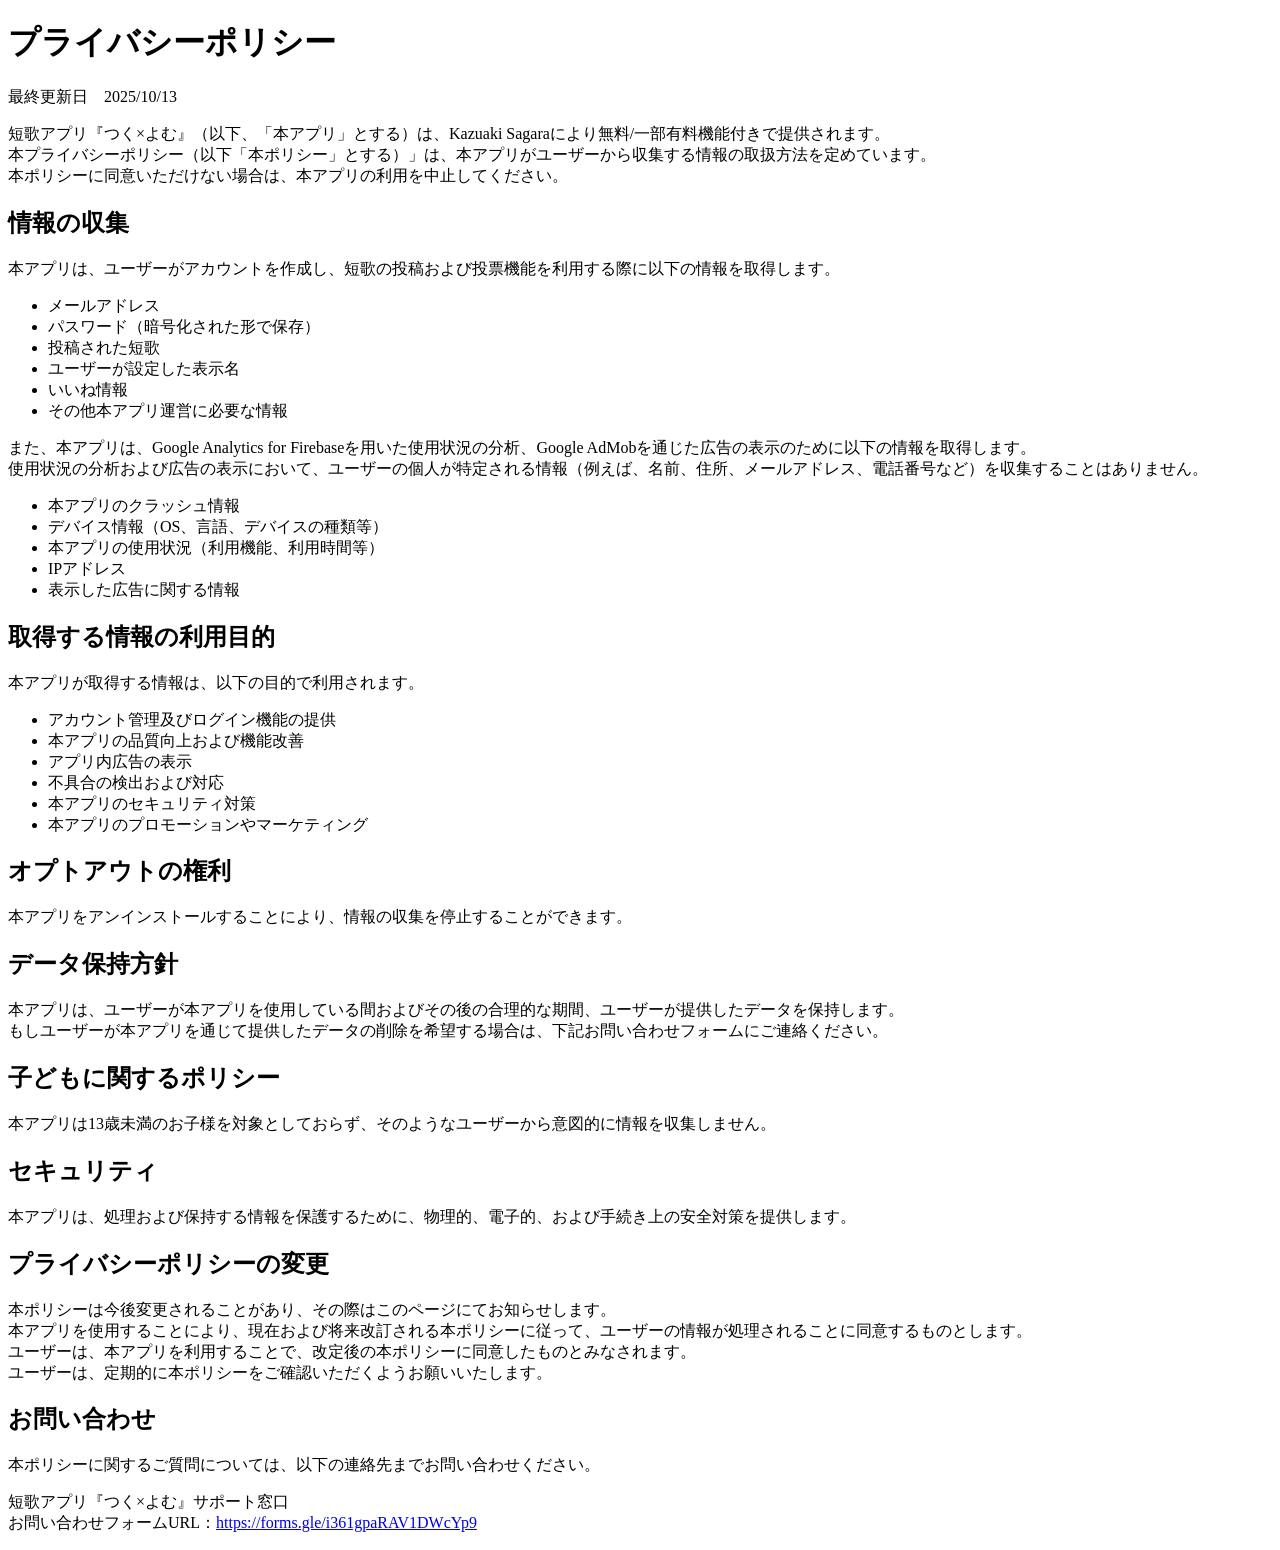
==== privacy.html @ f3f7513a "Create privacy.html" ====
<!DOCTYPE html>
<html lang="ja">
<head>
  <meta charset="UTF-8">
  <meta name="viewport" content="width=device-width, initial-scale=1.0">
  <title>プライバシーポリシー | つく×よむ</title>
</head>
<body>
  <h1>プライバシーポリシー</h1>

  <p>最終更新日　2025/10/13</p>

  <p>短歌アプリ『つく×よむ』（以下、「本アプリ」とする）は、Kazuaki Sagaraにより無料/一部有料機能付きで提供されます。<br>
  本プライバシーポリシー（以下「本ポリシー」とする）」は、本アプリがユーザーから収集する情報の取扱方法を定めています。<br>
  本ポリシーに同意いただけない場合は、本アプリの利用を中止してください。</p>

  <h2>情報の収集</h2>
  <p>本アプリは、ユーザーがアカウントを作成し、短歌の投稿および投票機能を利用する際に以下の情報を取得します。</p>
  <ul>
    <li>メールアドレス</li>
    <li>パスワード（暗号化された形で保存）</li>
    <li>投稿された短歌</li>
    <li>ユーザーが設定した表示名</li>
    <li>いいね情報</li>
    <li>その他本アプリ運営に必要な情報</li>
  </ul>

  <p>また、本アプリは、Google Analytics for Firebaseを用いた使用状況の分析、Google AdMobを通じた広告の表示のために以下の情報を取得します。<br>
  使用状況の分析および広告の表示において、ユーザーの個人が特定される情報（例えば、名前、住所、メールアドレス、電話番号など）を収集することはありません。</p>
  <ul>
    <li>本アプリのクラッシュ情報</li>
    <li>デバイス情報（OS、言語、デバイスの種類等）</li>
    <li>本アプリの使用状況（利用機能、利用時間等）</li>
    <li>IPアドレス</li>
    <li>表示した広告に関する情報</li>
  </ul>

  <h2>取得する情報の利用目的</h2>
  <p>本アプリが取得する情報は、以下の目的で利用されます。</p>
  <ul>
    <li>アカウント管理及びログイン機能の提供</li>
    <li>本アプリの品質向上および機能改善</li>
    <li>アプリ内広告の表示</li>
    <li>不具合の検出および対応</li>
    <li>本アプリのセキュリティ対策</li>
    <li>本アプリのプロモーションやマーケティング</li>
  </ul>

  <h2>オプトアウトの権利</h2>
  <p>本アプリをアンインストールすることにより、情報の収集を停止することができます。</p>

  <h2>データ保持方針</h2>
  <p>本アプリは、ユーザーが本アプリを使用している間およびその後の合理的な期間、ユーザーが提供したデータを保持します。<br>
  もしユーザーが本アプリを通じて提供したデータの削除を希望する場合は、下記お問い合わせフォームにご連絡ください。</p>

  <h2>子どもに関するポリシー</h2>
  <p>本アプリは13歳未満のお子様を対象としておらず、そのようなユーザーから意図的に情報を収集しません。</p>

  <h2>セキュリティ</h2>
  <p>本アプリは、処理および保持する情報を保護するために、物理的、電子的、および手続き上の安全対策を提供します。</p>

  <h2>プライバシーポリシーの変更</h2>
  <p>本ポリシーは今後変更されることがあり、その際はこのページにてお知らせします。<br>
  本アプリを使用することにより、現在および将来改訂される本ポリシーに従って、ユーザーの情報が処理されることに同意するものとします。<br>
  ユーザーは、本アプリを利用することで、改定後の本ポリシーに同意したものとみなされます。<br>
  ユーザーは、定期的に本ポリシーをご確認いただくようお願いいたします。</p>

  <h2>お問い合わせ</h2>
  <p>本ポリシーに関するご質問については、以下の連絡先までお問い合わせください。</p>

  <p>短歌アプリ『つく×よむ』サポート窓口<br>
  お問い合わせフォームURL：<a href="https://forms.gle/i361gpaRAV1DWcYp9" target="_blank" rel="noopener noreferrer">https://forms.gle/i361gpaRAV1DWcYp9</a></p>
</body>
</html>
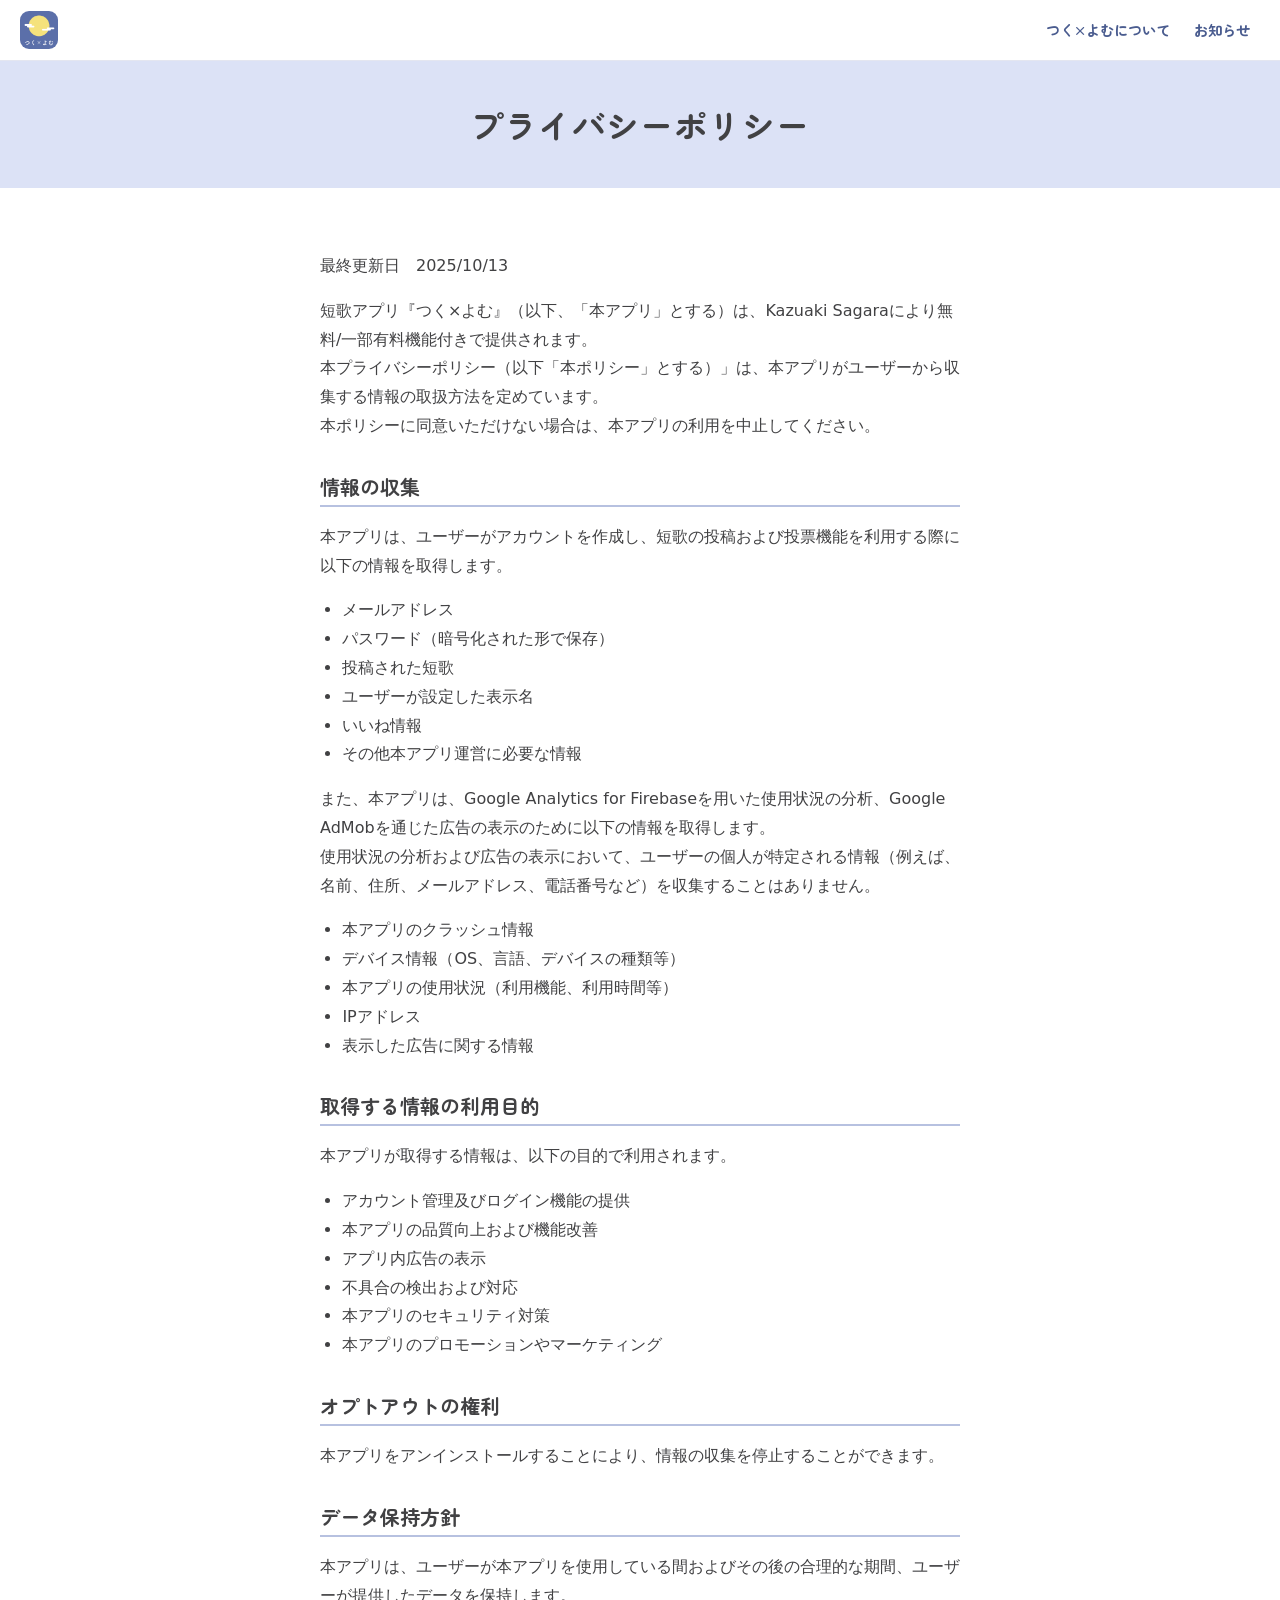
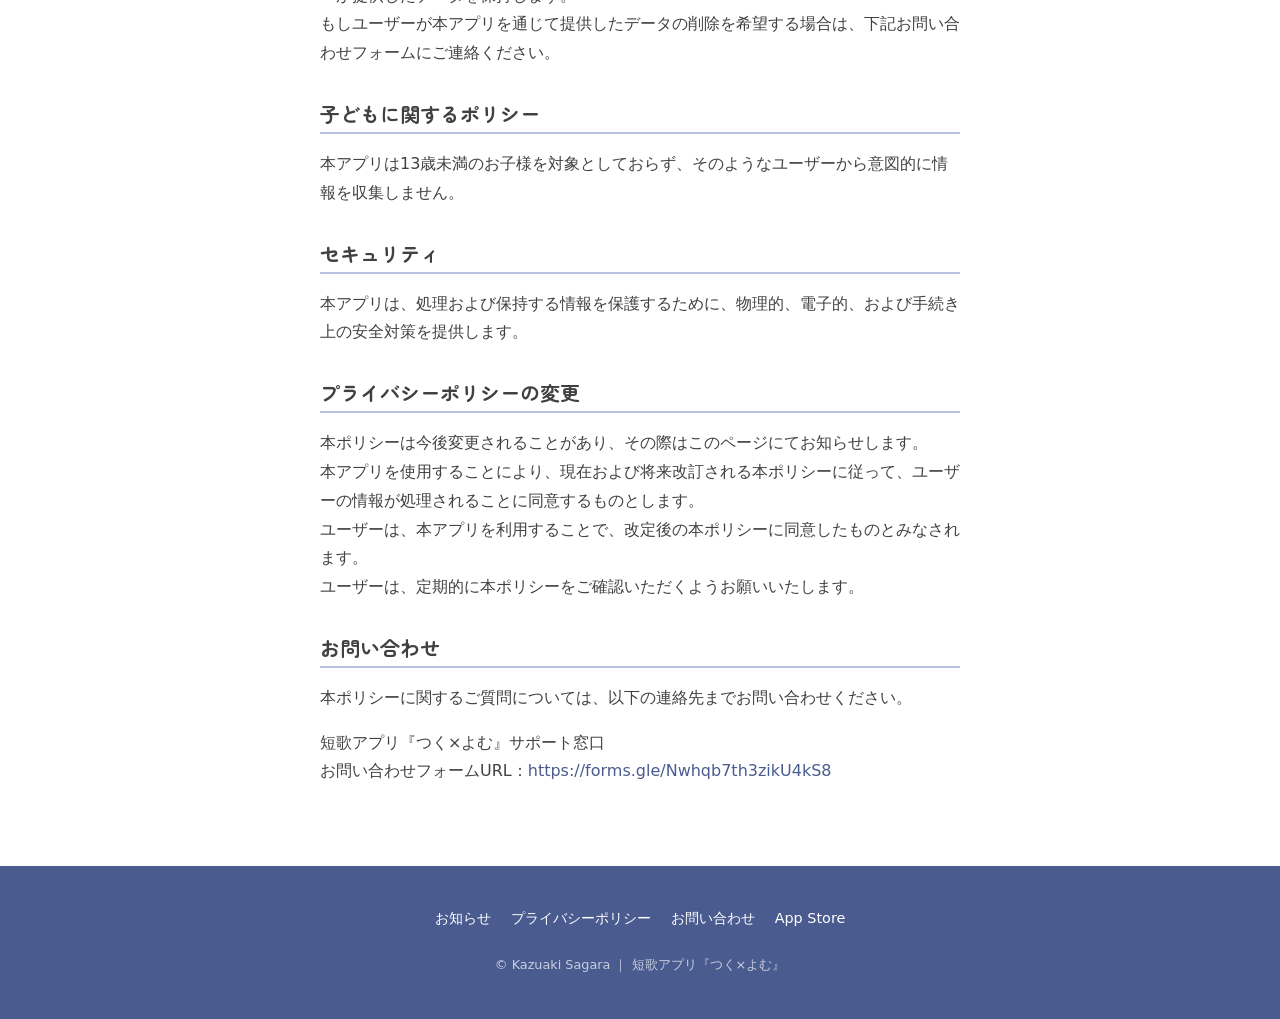
==== commit c85696a8: "add new file" ====
--- a/privacy.html
+++ b/privacy.html
@@ -4,71 +4,109 @@
   <meta charset="UTF-8">
   <meta name="viewport" content="width=device-width, initial-scale=1.0">
   <title>プライバシーポリシー | つく×よむ</title>
+  <meta name="description" content="短歌アプリ『つく×よむ』のプライバシーポリシー。">
+  <link rel="canonical" href="https://healer-whale.github.io/tsukuyomu-web/privacy.html">
+  <link rel="icon" href="assets/favicon.png" type="image/png">
+  <link rel="apple-touch-icon" href="assets/icon.png">
+  <link rel="preconnect" href="https://fonts.googleapis.com">
+  <link rel="preconnect" href="https://fonts.gstatic.com" crossorigin>
+  <link href="https://fonts.googleapis.com/css2?family=Zen+Maru+Gothic:wght@500;700&display=swap" rel="stylesheet">
+  <link rel="stylesheet" href="style.css">
 </head>
 <body>
-  <h1>プライバシーポリシー</h1>
+  <header class="site-header">
+    <div class="container">
+      <a class="brand" href="index.html" aria-label="つく×よむ ホーム">
+        <img src="assets/icon.png" alt="つく×よむ">
+      </a>
+      <nav class="site-nav">
+        <a href="index.html#about">つく×よむについて</a>
+        <a href="news.html">お知らせ</a>
+      </nav>
+    </div>
+  </header>
 
-  <p>最終更新日　2025/10/13</p>
+  <main>
+    <div class="page-head">
+      <h1>プライバシーポリシー</h1>
+    </div>
 
-  <p>短歌アプリ『つく×よむ』（以下、「本アプリ」とする）は、Kazuaki Sagaraにより無料/一部有料機能付きで提供されます。<br>
-  本プライバシーポリシー（以下「本ポリシー」とする）」は、本アプリがユーザーから収集する情報の取扱方法を定めています。<br>
-  本ポリシーに同意いただけない場合は、本アプリの利用を中止してください。</p>
+    <div class="page-body">
+      <div class="container prose">
+        <p>最終更新日　2025/10/13</p>
 
-  <h2>情報の収集</h2>
-  <p>本アプリは、ユーザーがアカウントを作成し、短歌の投稿および投票機能を利用する際に以下の情報を取得します。</p>
-  <ul>
-    <li>メールアドレス</li>
-    <li>パスワード（暗号化された形で保存）</li>
-    <li>投稿された短歌</li>
-    <li>ユーザーが設定した表示名</li>
-    <li>いいね情報</li>
-    <li>その他本アプリ運営に必要な情報</li>
-  </ul>
+        <p>短歌アプリ『つく×よむ』（以下、「本アプリ」とする）は、Kazuaki Sagaraにより無料/一部有料機能付きで提供されます。<br>
+        本プライバシーポリシー（以下「本ポリシー」とする）」は、本アプリがユーザーから収集する情報の取扱方法を定めています。<br>
+        本ポリシーに同意いただけない場合は、本アプリの利用を中止してください。</p>
 
-  <p>また、本アプリは、Google Analytics for Firebaseを用いた使用状況の分析、Google AdMobを通じた広告の表示のために以下の情報を取得します。<br>
-  使用状況の分析および広告の表示において、ユーザーの個人が特定される情報（例えば、名前、住所、メールアドレス、電話番号など）を収集することはありません。</p>
-  <ul>
-    <li>本アプリのクラッシュ情報</li>
-    <li>デバイス情報（OS、言語、デバイスの種類等）</li>
-    <li>本アプリの使用状況（利用機能、利用時間等）</li>
-    <li>IPアドレス</li>
-    <li>表示した広告に関する情報</li>
-  </ul>
+        <h2>情報の収集</h2>
+        <p>本アプリは、ユーザーがアカウントを作成し、短歌の投稿および投票機能を利用する際に以下の情報を取得します。</p>
+        <ul>
+          <li>メールアドレス</li>
+          <li>パスワード（暗号化された形で保存）</li>
+          <li>投稿された短歌</li>
+          <li>ユーザーが設定した表示名</li>
+          <li>いいね情報</li>
+          <li>その他本アプリ運営に必要な情報</li>
+        </ul>
 
-  <h2>取得する情報の利用目的</h2>
-  <p>本アプリが取得する情報は、以下の目的で利用されます。</p>
-  <ul>
-    <li>アカウント管理及びログイン機能の提供</li>
-    <li>本アプリの品質向上および機能改善</li>
-    <li>アプリ内広告の表示</li>
-    <li>不具合の検出および対応</li>
-    <li>本アプリのセキュリティ対策</li>
-    <li>本アプリのプロモーションやマーケティング</li>
-  </ul>
+        <p>また、本アプリは、Google Analytics for Firebaseを用いた使用状況の分析、Google AdMobを通じた広告の表示のために以下の情報を取得します。<br>
+        使用状況の分析および広告の表示において、ユーザーの個人が特定される情報（例えば、名前、住所、メールアドレス、電話番号など）を収集することはありません。</p>
+        <ul>
+          <li>本アプリのクラッシュ情報</li>
+          <li>デバイス情報（OS、言語、デバイスの種類等）</li>
+          <li>本アプリの使用状況（利用機能、利用時間等）</li>
+          <li>IPアドレス</li>
+          <li>表示した広告に関する情報</li>
+        </ul>
 
-  <h2>オプトアウトの権利</h2>
-  <p>本アプリをアンインストールすることにより、情報の収集を停止することができます。</p>
+        <h2>取得する情報の利用目的</h2>
+        <p>本アプリが取得する情報は、以下の目的で利用されます。</p>
+        <ul>
+          <li>アカウント管理及びログイン機能の提供</li>
+          <li>本アプリの品質向上および機能改善</li>
+          <li>アプリ内広告の表示</li>
+          <li>不具合の検出および対応</li>
+          <li>本アプリのセキュリティ対策</li>
+          <li>本アプリのプロモーションやマーケティング</li>
+        </ul>
 
-  <h2>データ保持方針</h2>
-  <p>本アプリは、ユーザーが本アプリを使用している間およびその後の合理的な期間、ユーザーが提供したデータを保持します。<br>
-  もしユーザーが本アプリを通じて提供したデータの削除を希望する場合は、下記お問い合わせフォームにご連絡ください。</p>
+        <h2>オプトアウトの権利</h2>
+        <p>本アプリをアンインストールすることにより、情報の収集を停止することができます。</p>
 
-  <h2>子どもに関するポリシー</h2>
-  <p>本アプリは13歳未満のお子様を対象としておらず、そのようなユーザーから意図的に情報を収集しません。</p>
+        <h2>データ保持方針</h2>
+        <p>本アプリは、ユーザーが本アプリを使用している間およびその後の合理的な期間、ユーザーが提供したデータを保持します。<br>
+        もしユーザーが本アプリを通じて提供したデータの削除を希望する場合は、下記お問い合わせフォームにご連絡ください。</p>
 
-  <h2>セキュリティ</h2>
-  <p>本アプリは、処理および保持する情報を保護するために、物理的、電子的、および手続き上の安全対策を提供します。</p>
+        <h2>子どもに関するポリシー</h2>
+        <p>本アプリは13歳未満のお子様を対象としておらず、そのようなユーザーから意図的に情報を収集しません。</p>
 
-  <h2>プライバシーポリシーの変更</h2>
-  <p>本ポリシーは今後変更されることがあり、その際はこのページにてお知らせします。<br>
-  本アプリを使用することにより、現在および将来改訂される本ポリシーに従って、ユーザーの情報が処理されることに同意するものとします。<br>
-  ユーザーは、本アプリを利用することで、改定後の本ポリシーに同意したものとみなされます。<br>
-  ユーザーは、定期的に本ポリシーをご確認いただくようお願いいたします。</p>
+        <h2>セキュリティ</h2>
+        <p>本アプリは、処理および保持する情報を保護するために、物理的、電子的、および手続き上の安全対策を提供します。</p>
 
-  <h2>お問い合わせ</h2>
-  <p>本ポリシーに関するご質問については、以下の連絡先までお問い合わせください。</p>
+        <h2>プライバシーポリシーの変更</h2>
+        <p>本ポリシーは今後変更されることがあり、その際はこのページにてお知らせします。<br>
+        本アプリを使用することにより、現在および将来改訂される本ポリシーに従って、ユーザーの情報が処理されることに同意するものとします。<br>
+        ユーザーは、本アプリを利用することで、改定後の本ポリシーに同意したものとみなされます。<br>
+        ユーザーは、定期的に本ポリシーをご確認いただくようお願いいたします。</p>
 
-  <p>短歌アプリ『つく×よむ』サポート窓口<br>
-  お問い合わせフォームURL：<a href="https://forms.gle/i361gpaRAV1DWcYp9" target="_blank" rel="noopener noreferrer">https://forms.gle/i361gpaRAV1DWcYp9</a></p>
+        <h2>お問い合わせ</h2>
+        <p>本ポリシーに関するご質問については、以下の連絡先までお問い合わせください。</p>
+
+        <p>短歌アプリ『つく×よむ』サポート窓口<br>
+        お問い合わせフォームURL：<a href="https://forms.gle/Nwhqb7th3zikU4kS8" target="_blank" rel="noopener noreferrer">https://forms.gle/Nwhqb7th3zikU4kS8</a></p>
+      </div>
+    </div>
+  </main>
+
+  <footer class="site-footer">
+    <nav>
+      <a href="news.html">お知らせ</a>
+      <a href="privacy.html">プライバシーポリシー</a>
+      <a href="https://forms.gle/Nwhqb7th3zikU4kS8" target="_blank" rel="noopener">お問い合わせ</a>
+      <a href="https://apps.apple.com/jp/app/id6753803224" target="_blank" rel="noopener">App Store</a>
+    </nav>
+    <small>&copy; Kazuaki Sagara ｜ 短歌アプリ『つく×よむ』</small>
+  </footer>
 </body>
 </html>
--- a/style.css
+++ b/style.css
@@ -0,0 +1,539 @@
+@charset "utf-8";
+
+/* ============================================================
+   つく×よむ 公式サイト 共有スタイル
+   ブランド色は app（/Users/sagara/Dev/github/TsukuYomu）に準拠
+   ============================================================ */
+
+:root {
+  --iris: #5b6fa9;          /* 藤色（メイン） */
+  --iris-dark: #4a5c8f;
+  --iris-pale: #dce2f6;     /* 淡い面 */
+  --iris-pale-2: #b7c1e0;
+  --moon: #ece08b;          /* 月の黄 */
+  --accent: #cb2226;        /* アクセント赤（主 CTA） */
+  --accent-dark: #a91b1f;
+  --ink: #414143;           /* 文字 */
+  --ink-soft: #6b6b6e;
+  --bg: #ffffff;
+  --bg-soft: #f6f7fb;
+  --line: #e4e6f0;
+  --radius: 12px;
+  --container: 960px;
+  --head-h: 60px;
+
+  --font-heading: "Zen Maru Gothic", "Hiragino Maru Gothic ProN", "Hiragino Sans",
+    system-ui, sans-serif;
+  --font-body: "Hiragino Sans", "Hiragino Kaku Gothic ProN", "Noto Sans JP",
+    system-ui, -apple-system, "Segoe UI", Roboto, sans-serif;
+}
+
+*,
+*::before,
+*::after {
+  box-sizing: border-box;
+}
+
+html {
+  scroll-behavior: smooth;
+  scroll-padding-top: calc(var(--head-h) + 16px);
+}
+
+body {
+  margin: 0;
+  font-family: var(--font-body);
+  color: var(--ink);
+  background: var(--bg);
+  line-height: 1.8;
+  -webkit-font-smoothing: antialiased;
+}
+
+img {
+  max-width: 100%;
+  height: auto;
+}
+
+a {
+  color: var(--iris-dark);
+  text-decoration: none;
+}
+
+a:hover {
+  text-decoration: underline;
+}
+
+h1,
+h2,
+h3 {
+  font-family: var(--font-heading);
+  font-weight: 700;
+  line-height: 1.4;
+  color: var(--ink);
+}
+
+.container {
+  width: 100%;
+  max-width: var(--container);
+  margin-inline: auto;
+  padding-inline: 20px;
+}
+
+/* ---------- ヘッダー ---------- */
+
+.site-header {
+  position: sticky;
+  top: 0;
+  z-index: 50;
+  min-height: var(--head-h);
+  background: rgba(255, 255, 255, 0.95);
+  border-bottom: 1px solid var(--line);
+  backdrop-filter: blur(6px);
+  -webkit-backdrop-filter: blur(6px);
+}
+
+.site-header .container {
+  max-width: none;
+  min-height: var(--head-h);
+  display: flex;
+  align-items: center;
+  gap: 12px 16px;
+  flex-wrap: wrap;
+  padding-block: 8px;
+}
+
+.brand {
+  margin-right: auto;
+  display: flex;
+  align-items: center;
+  gap: 10px;
+  font-family: var(--font-heading);
+  font-weight: 700;
+  font-size: 1.05rem;
+  color: var(--ink);
+}
+
+.brand:hover {
+  text-decoration: none;
+}
+
+.brand img {
+  display: block;
+  width: 38px;
+  height: 38px;
+  border-radius: 9px;
+}
+
+.site-nav {
+  display: flex;
+  gap: 4px;
+  flex-wrap: wrap;
+  margin-left: auto;
+  justify-content: flex-end;
+}
+
+.site-nav a {
+  color: var(--iris-dark);
+  font-family: var(--font-heading);
+  font-weight: 700;
+  font-size: 0.9rem;
+  padding: 6px 10px;
+  border-radius: 8px;
+}
+
+.site-nav a:hover {
+  color: var(--iris-dark);
+  background: var(--iris-pale);
+  text-decoration: none;
+}
+
+/* ---------- ヒーロー ---------- */
+
+.hero {
+  background: var(--iris);
+  color: #fff;
+  text-align: center;
+  padding: 64px 20px 76px;
+}
+
+.hero__inner {
+  max-width: 640px;
+  margin-inline: auto;
+}
+
+.hero__logo {
+  display: block;
+  width: min(240px, 56vw);
+  height: auto;
+  margin: 0 auto 20px;
+}
+
+.hero h1 {
+  color: #fff;
+  font-size: clamp(2rem, 6vw, 3rem);
+  letter-spacing: 0.08em;
+  margin: 0 0 12px;
+  text-shadow: 0 2px 12px rgba(30, 38, 68, 0.35);
+}
+
+.hero p {
+  font-size: clamp(1rem, 2.6vw, 1.15rem);
+  margin: 0 0 28px;
+  color: #fff;
+  text-shadow: 0 1px 8px rgba(30, 38, 68, 0.3);
+}
+
+/* ---------- App Store バッジ ---------- */
+
+.appstore-badge-link {
+  display: inline-block;
+  transition: opacity 0.15s ease;
+}
+
+.appstore-badge-link:hover {
+  opacity: 0.85;
+  text-decoration: none;
+}
+
+.appstore-badge-link img {
+  display: block;
+  height: 56px;
+  width: auto;
+}
+
+/* ---------- セクション ---------- */
+
+.section {
+  padding: 64px 0;
+}
+
+.section:nth-of-type(even) {
+  background: var(--bg-soft);
+}
+
+.section h2 {
+  font-size: clamp(1.5rem, 4vw, 1.9rem);
+  text-align: center;
+  margin: 0 0 8px;
+}
+
+.section__lead {
+  text-align: center;
+  color: var(--ink-soft);
+  margin: 0 auto 40px;
+  max-width: 640px;
+}
+
+.prose {
+  max-width: 680px;
+  margin-inline: auto;
+}
+
+/* ---------- 遊び方（ステップ） ---------- */
+
+.steps {
+  display: grid;
+  gap: 20px;
+  grid-template-columns: repeat(3, 1fr);
+  counter-reset: step;
+}
+
+.step {
+  background: var(--bg);
+  border: 1px solid var(--line);
+  border-radius: var(--radius);
+  padding: 24px 20px;
+}
+
+.step__num {
+  display: inline-flex;
+  align-items: center;
+  justify-content: center;
+  width: 36px;
+  height: 36px;
+  border-radius: 50%;
+  background: var(--iris);
+  color: #fff;
+  font-family: var(--font-heading);
+  font-weight: 700;
+  margin-bottom: 12px;
+}
+
+.step h3 {
+  margin: 0 0 6px;
+  font-size: 1.1rem;
+}
+
+.step p {
+  margin: 0;
+  font-size: 0.95rem;
+  color: var(--ink-soft);
+}
+
+.cycle-note {
+  margin: 32px auto 0;
+  max-width: 680px;
+  text-align: center;
+  background: var(--iris-pale);
+  color: var(--iris-dark);
+  border-radius: var(--radius);
+  padding: 14px 20px;
+  font-size: 0.95rem;
+}
+
+/* ---------- 特徴（カード） ---------- */
+
+.cards {
+  display: grid;
+  gap: 20px;
+  grid-template-columns: repeat(2, 1fr);
+  max-width: 760px;
+  margin-inline: auto;
+}
+
+.card {
+  background: var(--bg);
+  border: 1px solid var(--line);
+  border-radius: var(--radius);
+  padding: 22px;
+}
+
+.card h3 {
+  margin: 0 0 6px;
+  font-size: 1.05rem;
+  color: var(--iris-dark);
+}
+
+.card p {
+  margin: 0;
+  font-size: 0.95rem;
+  color: var(--ink-soft);
+}
+
+/* ---------- スクリーンショット ---------- */
+
+.shots {
+  display: flex;
+  gap: 20px;
+  justify-content: center;
+  flex-wrap: wrap;
+}
+
+.shot {
+  width: 220px;
+  aspect-ratio: 9 / 19;
+  border-radius: 26px;
+  border: 6px solid var(--ink);
+  background: linear-gradient(160deg, var(--iris-pale), var(--iris-pale-2));
+  display: flex;
+  align-items: center;
+  justify-content: center;
+  color: var(--iris-dark);
+  font-family: var(--font-heading);
+  font-size: 0.85rem;
+  text-align: center;
+  padding: 12px;
+}
+
+.shot img {
+  width: 100%;
+  height: 100%;
+  object-fit: cover;
+  border-radius: 20px;
+}
+
+/* ---------- ダウンロード CTA ---------- */
+
+.download {
+  text-align: center;
+}
+
+.download p {
+  margin-top: 14px;
+  color: var(--ink-soft);
+  font-size: 0.9rem;
+}
+
+/* ---------- お知らせ ---------- */
+
+.news-list {
+  max-width: 720px;
+  margin-inline: auto;
+  display: flex;
+  flex-direction: column;
+  gap: 4px;
+}
+
+.news-item {
+  padding: 18px 4px;
+  border-bottom: 1px solid var(--line);
+}
+
+.news-item:last-child {
+  border-bottom: none;
+}
+
+.news-item__meta {
+  display: flex;
+  align-items: center;
+  gap: 10px;
+  margin-bottom: 6px;
+  font-size: 0.85rem;
+}
+
+.news-item time {
+  color: var(--ink-soft);
+  font-variant-numeric: tabular-nums;
+}
+
+.news-item h3 {
+  margin: 0 0 4px;
+  font-size: 1.05rem;
+}
+
+.news-item p {
+  margin: 0;
+  color: var(--ink-soft);
+  font-size: 0.95rem;
+}
+
+.news-item p + p {
+  margin-top: 8px;
+}
+
+.badge {
+  display: inline-block;
+  padding: 2px 10px;
+  border-radius: 999px;
+  font-family: var(--font-heading);
+  font-size: 0.75rem;
+  font-weight: 700;
+  color: #fff;
+  background: var(--iris);
+  white-space: nowrap;
+}
+
+.badge--update {
+  background: #3a8a5c;
+}
+
+.badge--bug {
+  background: var(--accent);
+}
+
+.badge--maintenance {
+  background: #b07d1a;
+}
+
+.center-link {
+  text-align: center;
+  margin-top: 32px;
+}
+
+/* ---------- 汎用ボタン ---------- */
+
+.btn {
+  display: inline-block;
+  padding: 10px 24px;
+  border-radius: 999px;
+  background: var(--iris);
+  color: #fff;
+  font-family: var(--font-heading);
+  font-weight: 700;
+}
+
+.btn:hover {
+  text-decoration: none;
+  background: var(--iris-dark);
+}
+
+/* ---------- フッター ---------- */
+
+.site-footer {
+  background: var(--iris-dark);
+  color: rgba(255, 255, 255, 0.9);
+  padding: 40px 20px;
+  text-align: center;
+}
+
+.site-footer nav {
+  display: flex;
+  gap: 8px 20px;
+  justify-content: center;
+  flex-wrap: wrap;
+  margin-bottom: 18px;
+}
+
+.site-footer a {
+  color: #fff;
+  font-size: 0.9rem;
+}
+
+.site-footer small {
+  color: rgba(255, 255, 255, 0.7);
+  font-size: 0.8rem;
+}
+
+/* ---------- 下層ページ本文（privacy / news 見出し） ---------- */
+
+.page-head {
+  background: var(--iris-pale);
+  padding: 40px 20px;
+  text-align: center;
+}
+
+.page-head h1 {
+  margin: 0;
+  font-size: clamp(1.6rem, 5vw, 2.1rem);
+}
+
+.page-body {
+  padding: 48px 0 64px;
+}
+
+.page-body h2 {
+  font-size: 1.25rem;
+  margin: 32px 0 8px;
+  padding-bottom: 4px;
+  border-bottom: 2px solid var(--iris-pale-2);
+}
+
+.page-body ul {
+  padding-left: 1.4em;
+}
+
+.page-body a {
+  word-break: break-all;
+}
+
+/* ---------- レスポンシブ ---------- */
+
+@media (max-width: 768px) {
+  .steps {
+    grid-template-columns: 1fr;
+  }
+  .cards {
+    grid-template-columns: 1fr;
+  }
+  .section {
+    padding: 48px 0;
+  }
+}
+
+@media (max-width: 480px) {
+  .site-nav a {
+    padding: 6px 7px;
+    font-size: 0.82rem;
+  }
+  .hero {
+    padding: 48px 20px 56px;
+  }
+}
+
+@media (prefers-reduced-motion: reduce) {
+  html {
+    scroll-behavior: auto;
+  }
+  * {
+    transition: none !important;
+  }
+}
